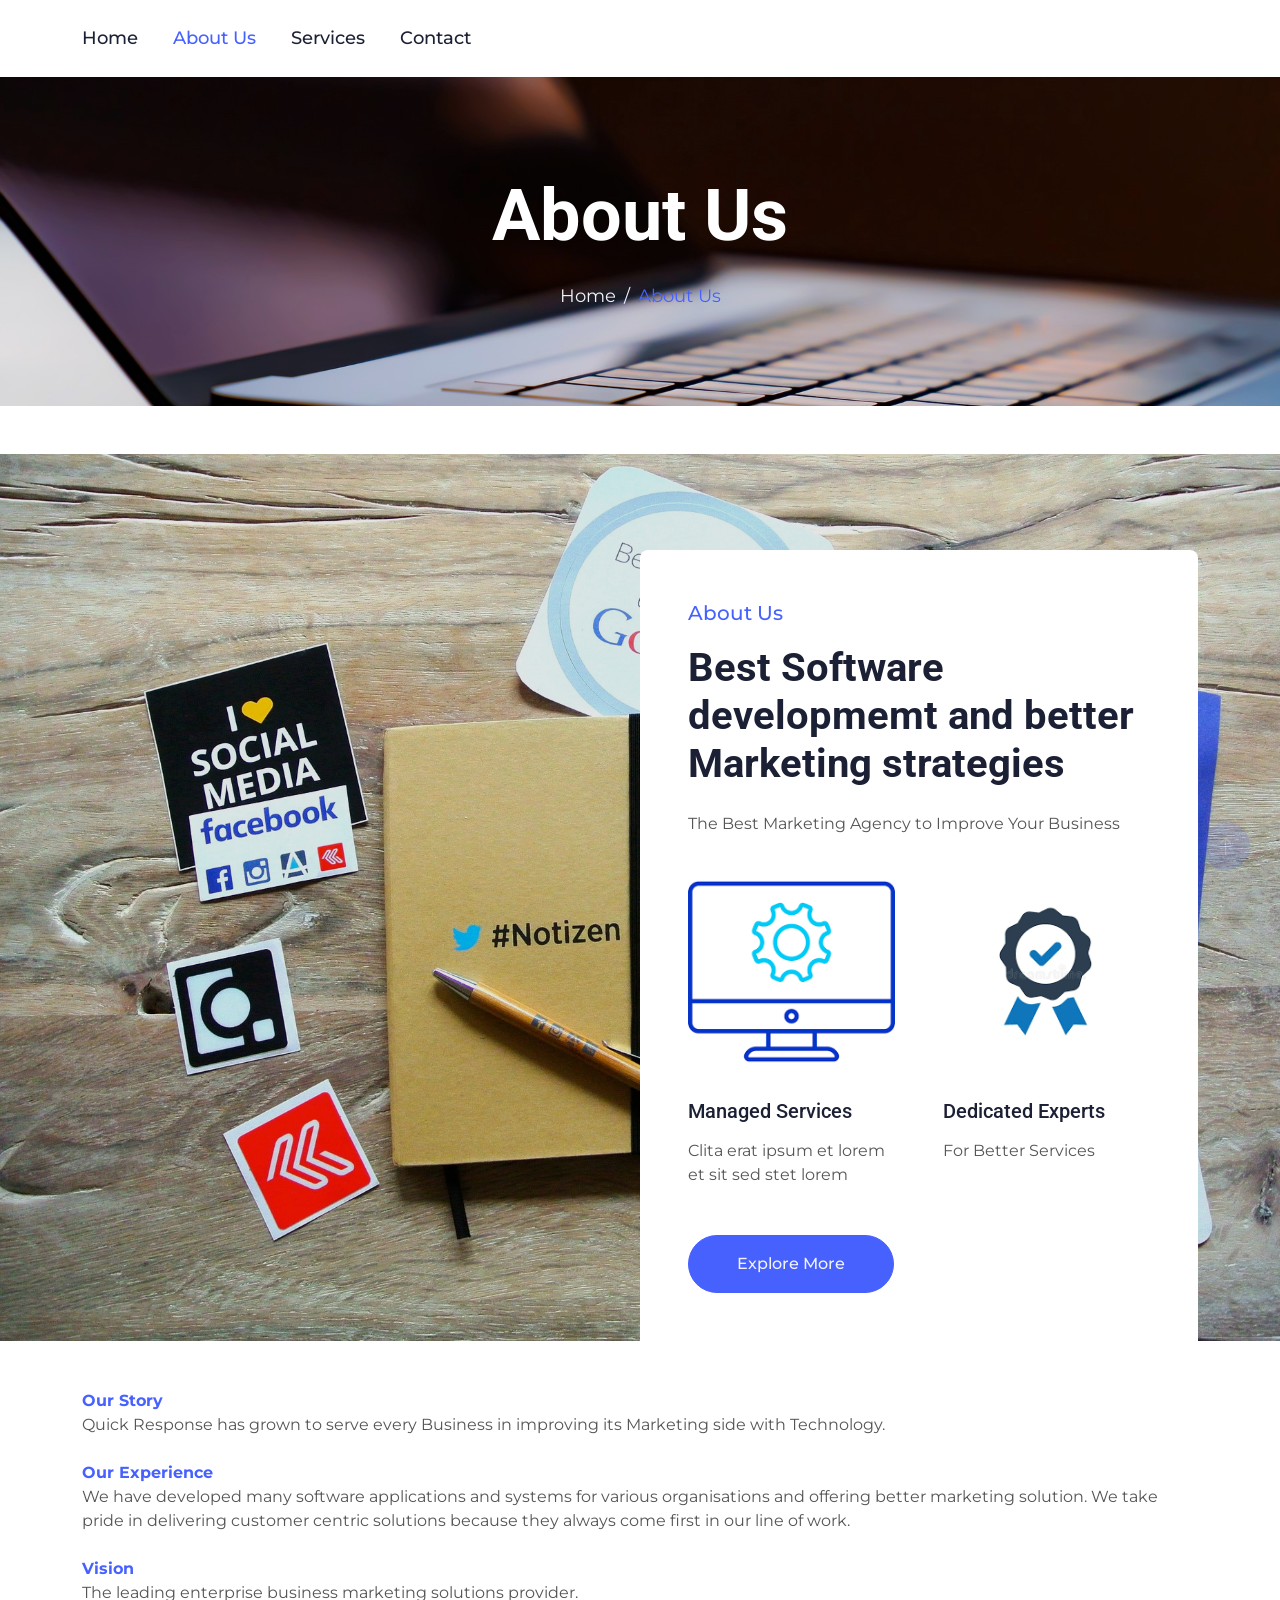
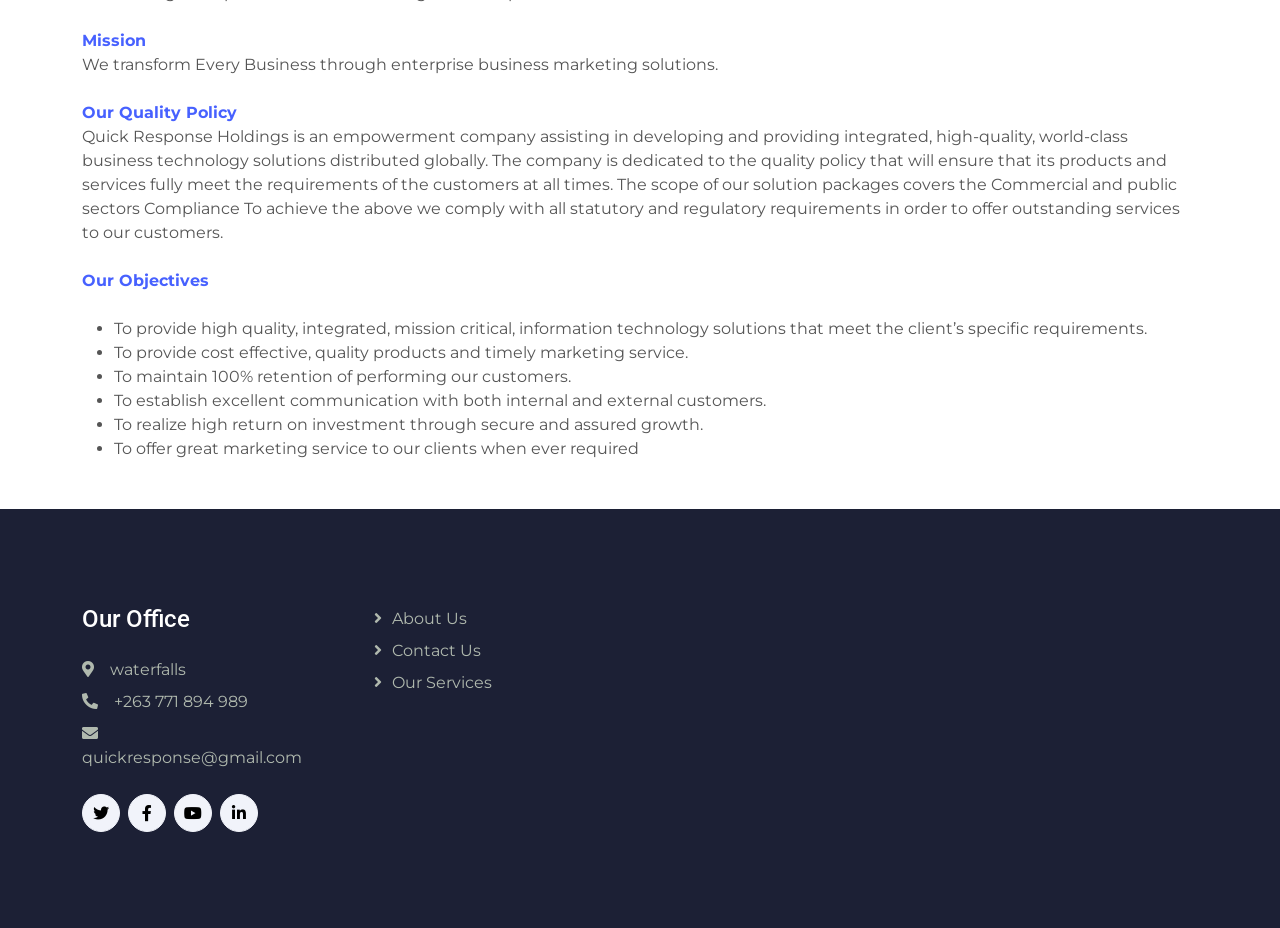
==== about.html @ 65c720d9 "first commit" ====
<!DOCTYPE html>
<html lang="en">

<head>
    <meta charset="utf-8">
    <title>Quick Response</title>
    <meta content="width=device-width, initial-scale=1.0" name="viewport">
    <meta content="" name="keywords">
    <meta content="" name="description">

    <!-- Favicon -->
    <link href="img/favicon.ico" rel="icon">

    <!-- Google Web Fonts -->
    <link rel="preconnect" href="https://fonts.googleapis.com">
    <link rel="preconnect" href="https://fonts.gstatic.com" crossorigin>
    <link
        href="https://fonts.googleapis.com/css2?family=Montserrat:wght@400;500&family=Roboto:wght@500;700&display=swap"
        rel="stylesheet">

    <!-- Icon Font Stylesheet -->
    <link href="https://cdnjs.cloudflare.com/ajax/libs/font-awesome/5.10.0/css/all.min.css" rel="stylesheet">
    <link href="https://cdn.jsdelivr.net/npm/bootstrap-icons@1.4.1/font/bootstrap-icons.css" rel="stylesheet">

    <!-- Libraries Stylesheet -->
    <link href="lib/animate/animate.min.css" rel="stylesheet">
    <link href="lib/owlcarousel/assets/owl.carousel.min.css" rel="stylesheet">
    <link href="lib/lightbox/css/lightbox.min.css" rel="stylesheet">

    <!-- Customized Bootstrap Stylesheet -->
    <link href="css/bootstrap.min.css" rel="stylesheet">

    <!-- Template Stylesheet -->
    <link href="css/style.css" rel="stylesheet">
</head>

<body>
    <!-- Spinner Start -->
    <div id="spinner"
        class="show bg-white position-fixed translate-middle w-100 vh-100 top-50 start-50 d-flex align-items-center justify-content-center">
        <div class="spinner-border text-primary" role="status" style="width: 3rem; height: 3rem;"></div>
    </div>
    <!-- Spinner End -->




    <!-- Navbar Start -->
    <div class="container-fluid bg-white sticky-top">
        <div class="container">
            <nav class="navbar navbar-expand-lg bg-white navbar-light p-lg-0">
                <a href="index.html" class="navbar-brand d-lg-none">
                    <h1 class="fw-bold m-0">Quick Response</h1>
                </a>
                <button type="button" class="navbar-toggler me-0" data-bs-toggle="collapse"
                    data-bs-target="#navbarCollapse">
                    <span class="navbar-toggler-icon"></span>
                </button>
                <div class="collapse navbar-collapse" id="navbarCollapse">
                    <div class="navbar-nav">
                        <a href="index.html" class="nav-item nav-link">Home</a>
                        <a href="about.html" class="nav-item nav-link active">About Us</a>
                        <a href="service.html" class="nav-item nav-link">Services</a>
                        <a href="contact.html" class="nav-item nav-link">Contact</a>
                        </div>
                    </div>
                    
                </div>
            </nav>
        </div>
    </div>
    <!-- Navbar End -->


    <!-- Page Header Start -->
    <div class="container-fluid page-header py-5 mb-5 wow fadeIn" data-wow-delay="0.1s">
        <div class="container text-center py-5">
            <h1 class="display-2 text-white mb-4 animated slideInDown">About Us</h1>
            <nav aria-label="breadcrumb animated slideInDown">
                <ol class="breadcrumb justify-content-center mb-0">
                    <li class="breadcrumb-item"><a href="#">Home</a></li>
                    <li class="breadcrumb-item text-primary" aria-current="page">About Us</li>
                </ol>
            </nav>
        </div>
    </div>
    <!-- Page Header End -->



       <!-- About Start -->
       <div class="container-xxl about my-5">
        <div class="container">
            <div class="row g-0">
                <div class="col-lg-6">
                    <div class="h-100 d-flex align-items-center justify-content-center" style="min-height: 300px;">
                     
                        
                    </div>
                </div>
                <div class="col-lg-6 pt-lg-5 wow fadeIn" data-wow-delay="0.5s">
                    <div class="bg-white rounded-top p-5 mt-lg-5">
                        <p class="fs-5 fw-medium text-primary">About Us</p>
                        <h3 class="display-6 mb-4">Best Software developmemt and better Marketing strategies</h3>
                        <p class="mb-4">The Best Marketing Agency to Improve Your Business</p>
                        <div class="row g-5 pt-2 mb-5">
                            <div class="col-sm-6">
                                <img class="img-fluid mb-4" src="img/icon/icon-5.png" alt="">
                                <h5 class="mb-3">Managed Services</h5>
                                <span>Clita erat ipsum et lorem et sit sed stet lorem</span>
                            </div>
                            <div class="col-sm-6">
                                <img class="img-fluid mb-4" src="img/icon/icon-2.png" alt="">
                                <h5 class="mb-3">Dedicated Experts</h5>
                                <span>For Better Services</span>
                            </div>
                        </div>
                        <a class="btn btn-primary rounded-pill py-3 px-5" href="">Explore More</a>
                    </div>
                </div>
            </div>
        </div>
    </div>
    <!-- About End -->


<div class="container">
    <p class="mb-4 " ><strong class="text-primary">Our Story</strong><br>
        Quick Response has grown to serve every Business in improving its Marketing side with Technology.
    </p>

    <p class="mb-4"><strong class="text-primary"> Our Experience</strong><br>
       
        We have developed many software applications and systems for various organisations and offering better marketing  solution. We take pride in delivering customer centric solutions because they
         always come first in our line of work.
    </p>

    <p class="mb-4"><strong class="text-primary">Vision</strong><br>
        The leading enterprise business marketing solutions provider.
    </p>

    <p class="mb-4"><strong class="text-primary">Mission</strong><br>
        We transform Every Business through enterprise business marketing solutions.
    </p>
    <p class="mb-4"><strong class="text-primary">Our Quality Policy</strong><br>

        Quick Response Holdings is an empowerment company assisting in developing and providing integrated, high-quality, world-class business technology solutions distributed globally. The company is dedicated to the quality policy that will ensure that its products and services fully meet the requirements of the customers at all times. The scope of our solution packages covers the Commercial and public sectors Compliance

To achieve the above we comply with all statutory and regulatory requirements in order to offer outstanding services to our customers.
    </p>

    <p class="mb-4"><strong class="text-primary">Our Objectives</strong><br>
        <div>
            <ul>
              <li>To provide high quality, integrated, mission critical, information technology solutions that meet the client’s specific requirements.</li>
              <li>To provide cost effective, quality products and timely marketing service.</li>
              <li>To maintain 100% retention of performing our customers.</li>  
              <li>To establish excellent communication with both internal and external customers.</li>
              <li>To realize high return on investment through secure and assured growth.</li>
              <li>To offer great marketing service to our clients when ever required </li>

            </ul>
          </div>
    </p>
   </div>

</div>

    

      <!-- Footer Start -->
      <div class="container-fluid bg-dark footer mt-5 py-5 wow fadeIn" data-wow-delay="0.1s">
        <div class="container py-5">
            <div class="row g-5">
                <div class="col-lg-3 col-md-6">
                    <h4 class="text-white mb-4">Our Office</h4>
                    <p class="mb-2"><i class="fa fa-map-marker-alt me-3"></i>waterfalls</p>
                    <p class="mb-2"><i class="fa fa-phone-alt me-3"></i>+263 771 894 989</p>
                    <p class="mb-2"><i class="fa fa-envelope me-3"></i>quickresponse@gmail.com</p>
                    <div class="d-flex pt-3">
                        <a class="btn btn-square btn-light rounded-circle me-2" href=""><i
                                class="fab fa-twitter"></i></a>
                        <a class="btn btn-square btn-light rounded-circle me-2" href=""><i
                                class="fab fa-facebook-f"></i></a>
                        <a class="btn btn-square btn-light rounded-circle me-2" href=""><i
                                class="fab fa-youtube"></i></a>
                        <a class="btn btn-square btn-light rounded-circle me-2" href=""><i
                                class="fab fa-linkedin-in"></i></a>
                    </div>
                </div>
                <div class="col-lg-3 col-md-6">
                    <a class="btn btn-link" href="about.html">About Us</a>
                    <a class="btn btn-link" href="contact.html">Contact Us</a>
                    <a class="btn btn-link" href="service.html">Our Services</a>
                
                </div>
              
               
            </div>
        </div>
    </div>
    <!-- Footer End -->
    <!-- Back to Top -->
    <a href="#" class="btn btn-lg btn-primary btn-lg-square rounded-circle back-to-top"><i
            class="bi bi-arrow-up"></i></a>


    <!-- JavaScript Libraries -->
    <script src="https://ajax.googleapis.com/ajax/libs/jquery/3.6.1/jquery.min.js"></script>
    <script src="https://cdn.jsdelivr.net/npm/bootstrap@5.0.0/dist/js/bootstrap.bundle.min.js"></script>
    <script src="lib/wow/wow.min.js"></script>
    <script src="lib/easing/easing.min.js"></script>
    <script src="lib/waypoints/waypoints.min.js"></script>
    <script src="lib/owlcarousel/owl.carousel.min.js"></script>
    <script src="lib/lightbox/js/lightbox.min.js"></script>

    <!-- Template Javascript -->
    <script src="js/main.js"></script>
</body>

</html>
---- css/style.css ----
:root {
    --primary: #4761FF;
    --secondary: #555555;
    --light: #F1F3FA;
    --dark: #1C2035;
}

.back-to-top {
    position: fixed;
    display: none;
    right: 30px;
    bottom: 30px;
    z-index: 99;
}

.fw-medium {
    font-weight: 500;
}


/*** Spinner ***/
#spinner {
    opacity: 0;
    visibility: hidden;
    transition: opacity .5s ease-out, visibility 0s linear .5s;
    z-index: 99999;
}

#spinner.show {
    transition: opacity .5s ease-out, visibility 0s linear 0s;
    visibility: visible;
    opacity: 1;
}


/*** Button ***/
.btn {
    transition: .5s;
    font-weight: 500;
}

.btn-primary,
.btn-outline-primary:hover {
    color: var(--light);
}

.btn-secondary,
.btn-outline-secondary:hover {
    color: var(--dark);
}

.btn-square {
    width: 38px;
    height: 38px;
}

.btn-sm-square {
    width: 32px;
    height: 32px;
}

.btn-lg-square {
    width: 48px;
    height: 48px;
}

.btn-square,
.btn-sm-square,
.btn-lg-square {
    padding: 0;
    display: flex;
    align-items: center;
    justify-content: center;
    font-weight: normal;
}


/*** Navbar ***/
.sticky-top {
    top: -100px;
    transition: .5s;
}

.navbar .navbar-nav .nav-link {
    margin-right: 35px;
    padding: 25px 0;
    color: var(--dark);
    font-size: 18px;
    font-weight: 500;
    outline: none;
}

.navbar .navbar-nav .nav-link:hover,
.navbar .navbar-nav .nav-link.active {
    color: var(--primary);
}

.navbar .dropdown-toggle::after {
    border: none;
    content: "\f107";
    font-family: "Font Awesome 5 Free";
    font-weight: 900;
    vertical-align: middle;
    margin-left: 8px;
}

@media (max-width: 991.98px) {
    .navbar .navbar-nav .nav-link  {
        margin-right: 0;
        padding: 10px 0;
    }

    .navbar .navbar-nav {
        margin-top: 15px;
        border-top: 1px solid #EEEEEE;
    }
}

@media (min-width: 992px) {
    .navbar .nav-item .dropdown-menu {
        display: block;
        border: none;
        margin-top: 0;
        top: 150%;
        opacity: 0;
        visibility: hidden;
        transition: .5s;
    }

    .navbar .nav-item:hover .dropdown-menu {
        top: 100%;
        visibility: visible;
        transition: .5s;
        opacity: 1;
    }
}


/*** Header ***/
.carousel-caption {
    top: 0;
    left: 0;
    right: 0;
    bottom: 0;
    display: flex;
    align-items: center;
    background: rgba(0, 0, 0, .1);
    z-index: 1;
}

.carousel-control-prev,
.carousel-control-next {
    width: 15%;
}

.carousel-control-prev-icon,
.carousel-control-next-icon {
    width: 3.5rem;
    height: 3.5rem;
    border-radius: 3.5rem;
    background-color: var(--primary);
    border: 15px solid var(--primary);
}

@media (max-width: 768px) {
    #header-carousel .carousel-item {
        position: relative;
        min-height: 450px;
    }
    
    #header-carousel .carousel-item img {
        position: absolute;
        width: 100%;
        height: 100%;
        object-fit: cover;
    }
}

.page-header {
    background: linear-gradient(rgba(0, 0, 0, .1), rgba(0, 0, 0, .1)), url(../img/carousel-1.jpg) center center no-repeat;
    background-size: cover;
}

.page-header .breadcrumb-item+.breadcrumb-item::before {
    color: var(--light);
}

.page-header .breadcrumb-item,
.page-header .breadcrumb-item a {
    font-size: 18px;
    color: var(--light);
}


/*** Features ***/
.feature-row {
    box-shadow: 0 0 45px rgba(0, 0, 0, .08);
}

.feature-item {
    border-color: rgba(0, 0, 0, .03) !important;
}


/*** About ***/
.about {
    background: linear-gradient(rgba(0, 0, 0, .1), rgba(0, 0, 0, .1)), url(../img/about.jpg) left center no-repeat;
    background-size: cover;
}

.btn-play {
    position: relative;
    display: block;
    box-sizing: content-box;
    width: 36px;
    height: 46px;
    border-radius: 100%;
    border: none;
    outline: none !important;
    padding: 18px 20px 20px 28px;
    background: var(--primary);
}

.btn-play:before {
    content: "";
    position: absolute;
    z-index: 0;
    left: 50%;
    top: 50%;
    transform: translateX(-50%) translateY(-50%);
    display: block;
    width: 90px;
    height: 90px;
    background: var(--primary);
    border-radius: 100%;
    animation: pulse-border 1500ms ease-out infinite;
}

.btn-play:after {
    content: "";
    position: absolute;
    z-index: 1;
    left: 50%;
    top: 50%;
    transform: translateX(-50%) translateY(-50%);
    display: block;
    width: 90px;
    height: 90px;
    background: var(--primary);
    border-radius: 100%;
    transition: all 200ms;
}

.btn-play span {
    display: block;
    position: relative;
    z-index: 3;
    width: 0;
    height: 0;
    left: 3px;
    border-left: 30px solid #FFFFFF;
    border-top: 18px solid transparent;
    border-bottom: 18px solid transparent;
}

@keyframes pulse-border {
    0% {
        transform: translateX(-50%) translateY(-50%) translateZ(0) scale(1);
        opacity: 1;
    }

    100% {
        transform: translateX(-50%) translateY(-50%) translateZ(0) scale(2);
        opacity: 0;
    }
}






/*** Service ***/
.service-item .service-text {
    position: relative;
    width: 100%;
    top: 0;
    left: 0;
    text-align: center;
    background: #FFFFFF;
    box-shadow: 0 0 45px rgba(0, 0, 0, .06);
    transition: .5s;
    z-index: 2;
}

.service-item:hover .service-text {
    top: -1.5rem;
}

.service-item .service-text h5 {
    transition: .5s;
}

.service-item:hover .service-text h5 {
    color: var(--primary);
}

.service-item .service-btn {
    position: absolute;
    width: 80%;
    height: 3rem;
    left: 10%;
    bottom: 0;
    display: flex;
    align-items: center;
    justify-content: center;
    background: #FFFFFF;
    box-shadow: 0 0 45px rgba(0, 0, 0, .07);
    transition: .5s;
    z-index: 1;
}

.service-item:hover .service-btn {
    bottom: -1.5rem;
}


/*** Project ***/
.project-item {
    position: relative;
    border-radius: 8px;
    overflow: hidden;
    box-shadow: 0 0 45px rgba(0, 0, 0, .07);
}

.project-item .project-overlay {
    position: absolute;
    width: 100%;
    height: 100%;
    top: 0;
    left: 0;
    display: flex;
    align-items: center;
    justify-content: center;
    background: rgba(0, 0, 0, .5);
    opacity: 0;
    padding-top: 60px;
    transition: .5s;
}

.project-item:hover .project-overlay {
    opacity: 1;
    padding-top: 0;
}

.project-carousel .owl-nav {
    position: absolute;
    top: -100px;
    right: 0;
    display: flex;
}

.project-carousel .owl-nav .owl-prev,
.project-carousel .owl-nav .owl-next {
    margin-left: 15px;
    width: 55px;
    height: 55px;
    display: flex;
    align-items: center;
    justify-content: center;
    color: var(--secondary);
    border-radius: 55px;
    box-shadow: 0 0 45px rgba(0, 0, 0, .15);
    font-size: 25px;
    transition: .5s;
}

.project-carousel .owl-nav .owl-prev:hover,
.project-carousel .owl-nav .owl-next:hover {
    background: var(--primary);
    color: #FFFFFF;
}

@media (max-width: 768px) {
    .project-carousel .owl-nav {
        top: -70px;
        right: auto;
        left: 50%;
        transform: translateX(-50%);
    }

    .project-carousel .owl-nav .owl-prev,
    .project-carousel .owl-nav .owl-next {
        margin: 0 7px;
        width: 45px;
        height: 45px;
        font-size: 20px;
    }
}


/*** Testimonial ***/
.testimonial-item {
    box-shadow: 0 0 45px rgba(0, 0, 0, .07);
    transition: .5s;
}

.owl-item .testimonial-item,
.testimonial-item * {
    transition: .5s;
}

.owl-item.center .testimonial-item,
.testimonial-item:hover {
    background: var(--primary);
}

.owl-item.center .testimonial-item *,
.testimonial-item:hover * {
    color: #FFFFFF !important;
}

.testimonial-item img {
    width: 100px !important;
    height: 100px !important;
    border-radius: 100px;
}

.testimonial-carousel .owl-nav {
    position: absolute;
    top: -100px;
    right: 0;
    display: flex;
}

.testimonial-carousel .owl-nav .owl-prev,
.testimonial-carousel .owl-nav .owl-next {
    margin-left: 15px;
    width: 55px;
    height: 55px;
    display: flex;
    align-items: center;
    justify-content: center;
    color: var(--secondary);
    border-radius: 55px;
    box-shadow: 0 0 45px rgba(0, 0, 0, .15);
    font-size: 25px;
    transition: .5s;
}

.testimonial-carousel .owl-nav .owl-prev:hover,
.testimonial-carousel .owl-nav .owl-next:hover {
    background: var(--primary);
    color: #FFFFFF;
}

@media (max-width: 768px) {
    .testimonial-carousel .owl-nav {
        top: -70px;
        right: auto;
        left: 50%;
        transform: translateX(-50%);
    }

    .testimonial-carousel .owl-nav .owl-prev,
    .testimonial-carousel .owl-nav .owl-next {
        margin: 0 7px;
        width: 45px;
        height: 45px;
        font-size: 20px;
    }
}


/*** Footer ***/
.footer {
    color: #B0B9AE;
}

.footer .btn.btn-link {
    display: block;
    margin-bottom: 5px;
    padding: 0;
    text-align: left;
    color: #B0B9AE;
    font-weight: normal;
    text-transform: capitalize;
    transition: .3s;
}

.footer .btn.btn-link::before {
    position: relative;
    content: "\f105";
    font-family: "Font Awesome 5 Free";
    font-weight: 900;
    margin-right: 10px;
}

.footer .btn.btn-link:hover {
    color: var(--light);
    letter-spacing: 1px;
    box-shadow: none;
}

.copyright {
    color: #B0B9AE;
}

.copyright {
    background: #111111;
}

.copyright a:hover {
    color: var(--primary) !important;
}
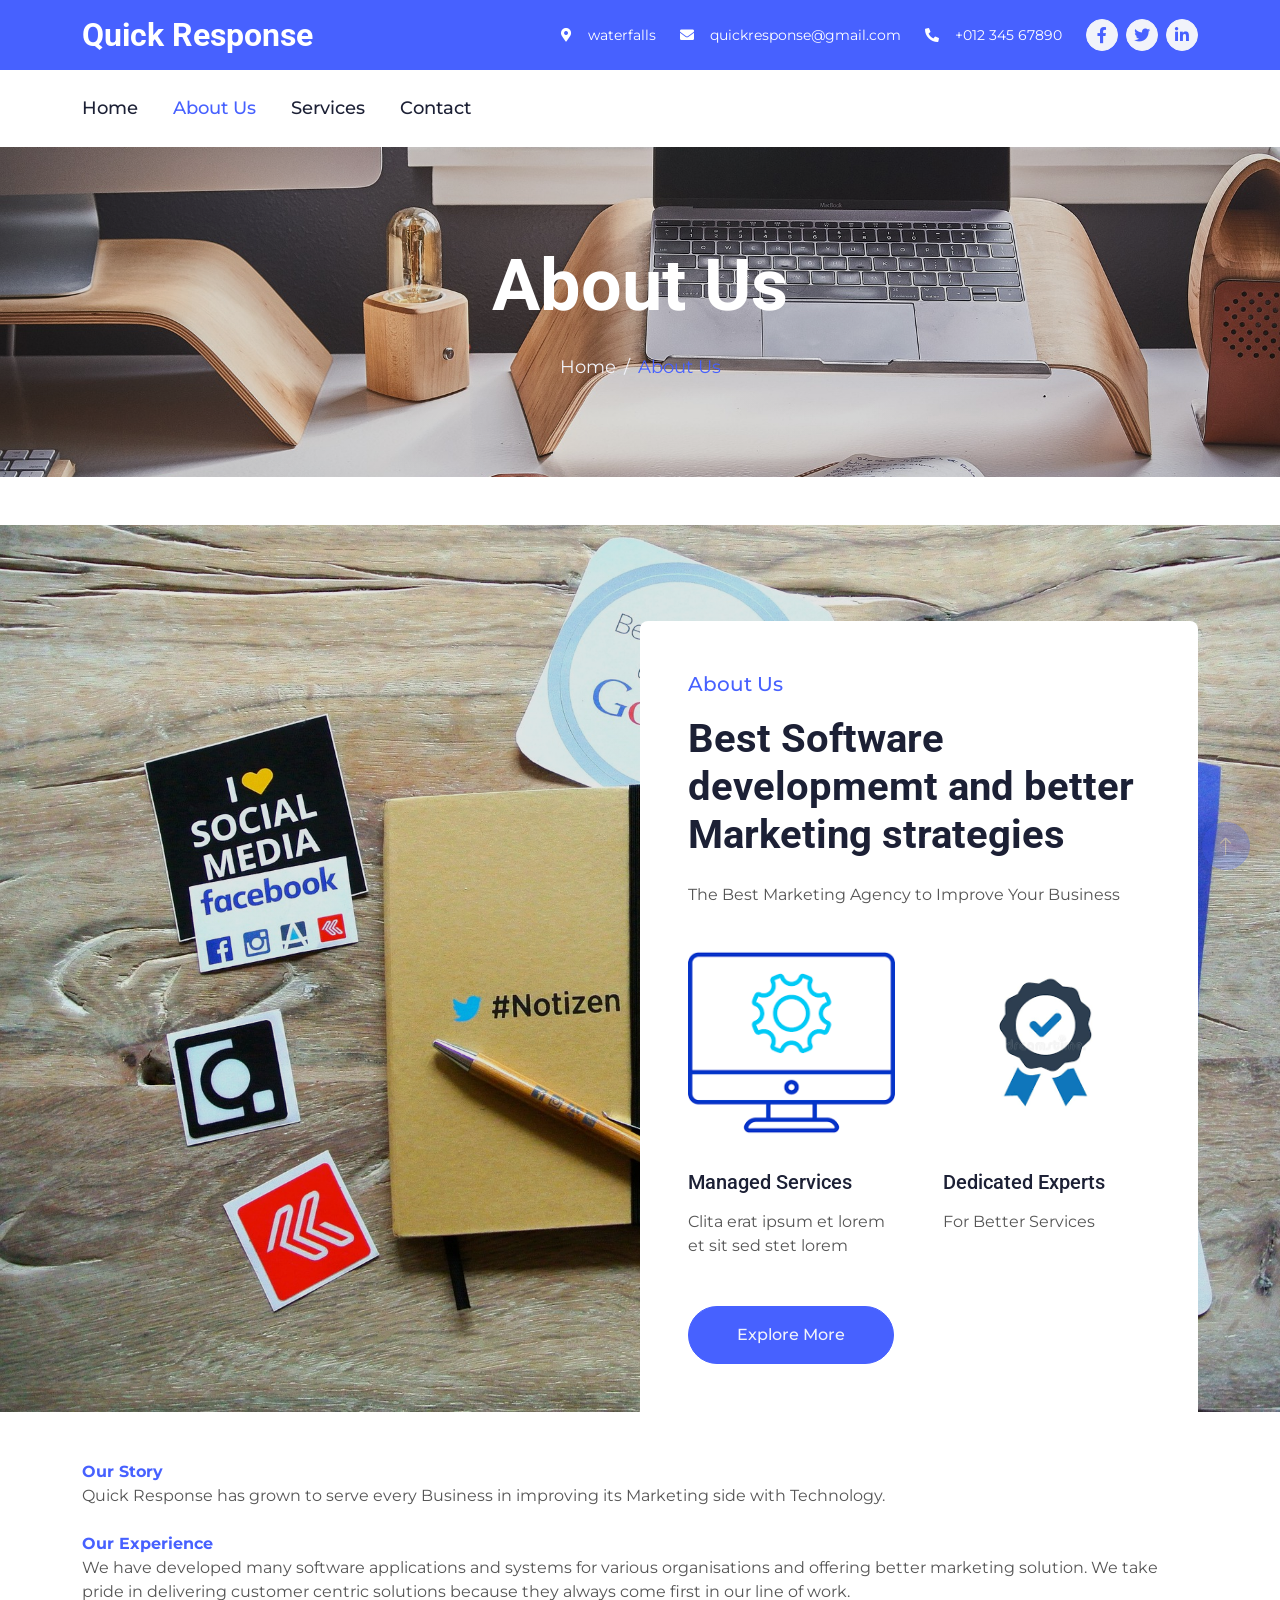
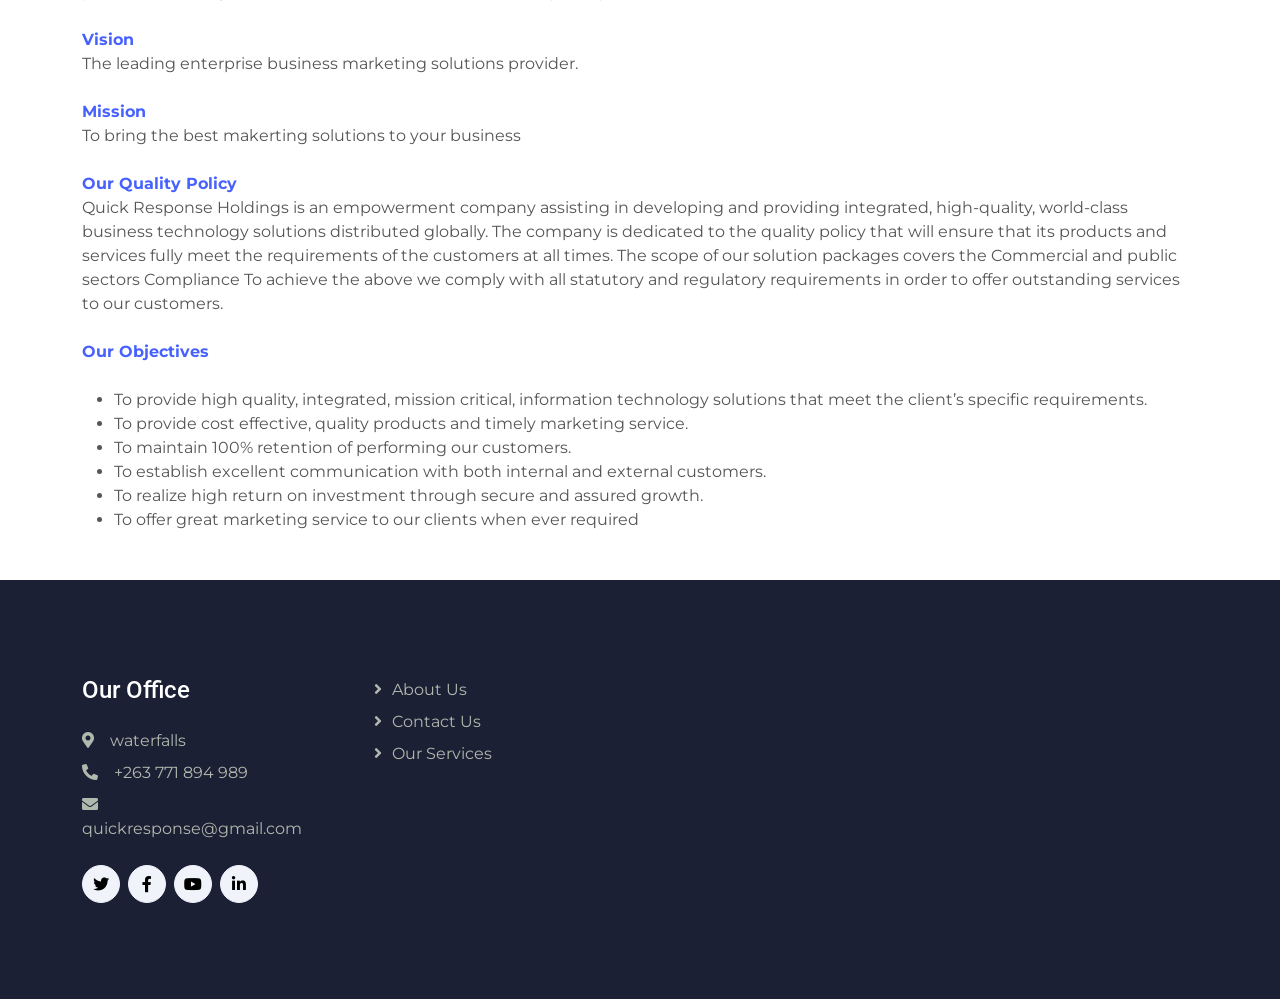
==== commit f8ead861: "Top bar inserted" ====
--- a/about.html
+++ b/about.html
@@ -43,7 +43,32 @@
     <!-- Spinner End -->
 
 
-
+    <!-- Topbar Start -->
+    <div class="container-fluid bg-primary text-white d-none d-lg-flex">
+        <div class="container py-3">
+            <div class="d-flex align-items-center">
+                <a href="index.html">
+                    <h2 class="text-white fw-bold m-0">Quick Response</h2>
+                </a>
+                <div class="ms-auto d-flex align-items-center">
+                    <small class="ms-4"><i class="fa fa-map-marker-alt me-3"></i>waterfalls</small>
+                    <small class="ms-4"><i class="fa fa-envelope me-3"></i>quickresponse@gmail.com</small>
+                    <small class="ms-4"><i class="fa fa-phone-alt me-3"></i>+012 345 67890</small>
+                    <div class="ms-3 d-flex">
+                        <a class="btn btn-sm-square btn-light text-primary rounded-circle ms-2" href=""><i
+                                class="fab fa-facebook-f"></i></a>
+                        <a class="btn btn-sm-square btn-light text-primary rounded-circle ms-2" href=""><i
+                                class="fab fa-twitter"></i></a>
+                        <a class="btn btn-sm-square btn-light text-primary rounded-circle ms-2" href=""><i
+                                class="fab fa-linkedin-in"></i></a>
+                                <!-- <a class="btn btn-sm-square btn-light text-primary rounded-circle ms-2" href=""><img class="header-btn" src="img/icon/logo.jpg" width="100" height="50" /></a> -->
+                              
+                    </div>
+                </div>
+            </div>
+        </div>
+    </div>
+    <!-- Topbar End -->
 
     <!-- Navbar Start -->
     <div class="container-fluid bg-white sticky-top">
@@ -139,8 +164,8 @@
         The leading enterprise business marketing solutions provider.
     </p>
 
-    <p class="mb-4"><strong class="text-primary">Mission</strong><br>
-        We transform Every Business through enterprise business marketing solutions.
+    <p class="mb-4"><strong class="text-primary">Mission</strong><br>  
+To bring the best makerting solutions to your business
     </p>
     <p class="mb-4"><strong class="text-primary">Our Quality Policy</strong><br>
 
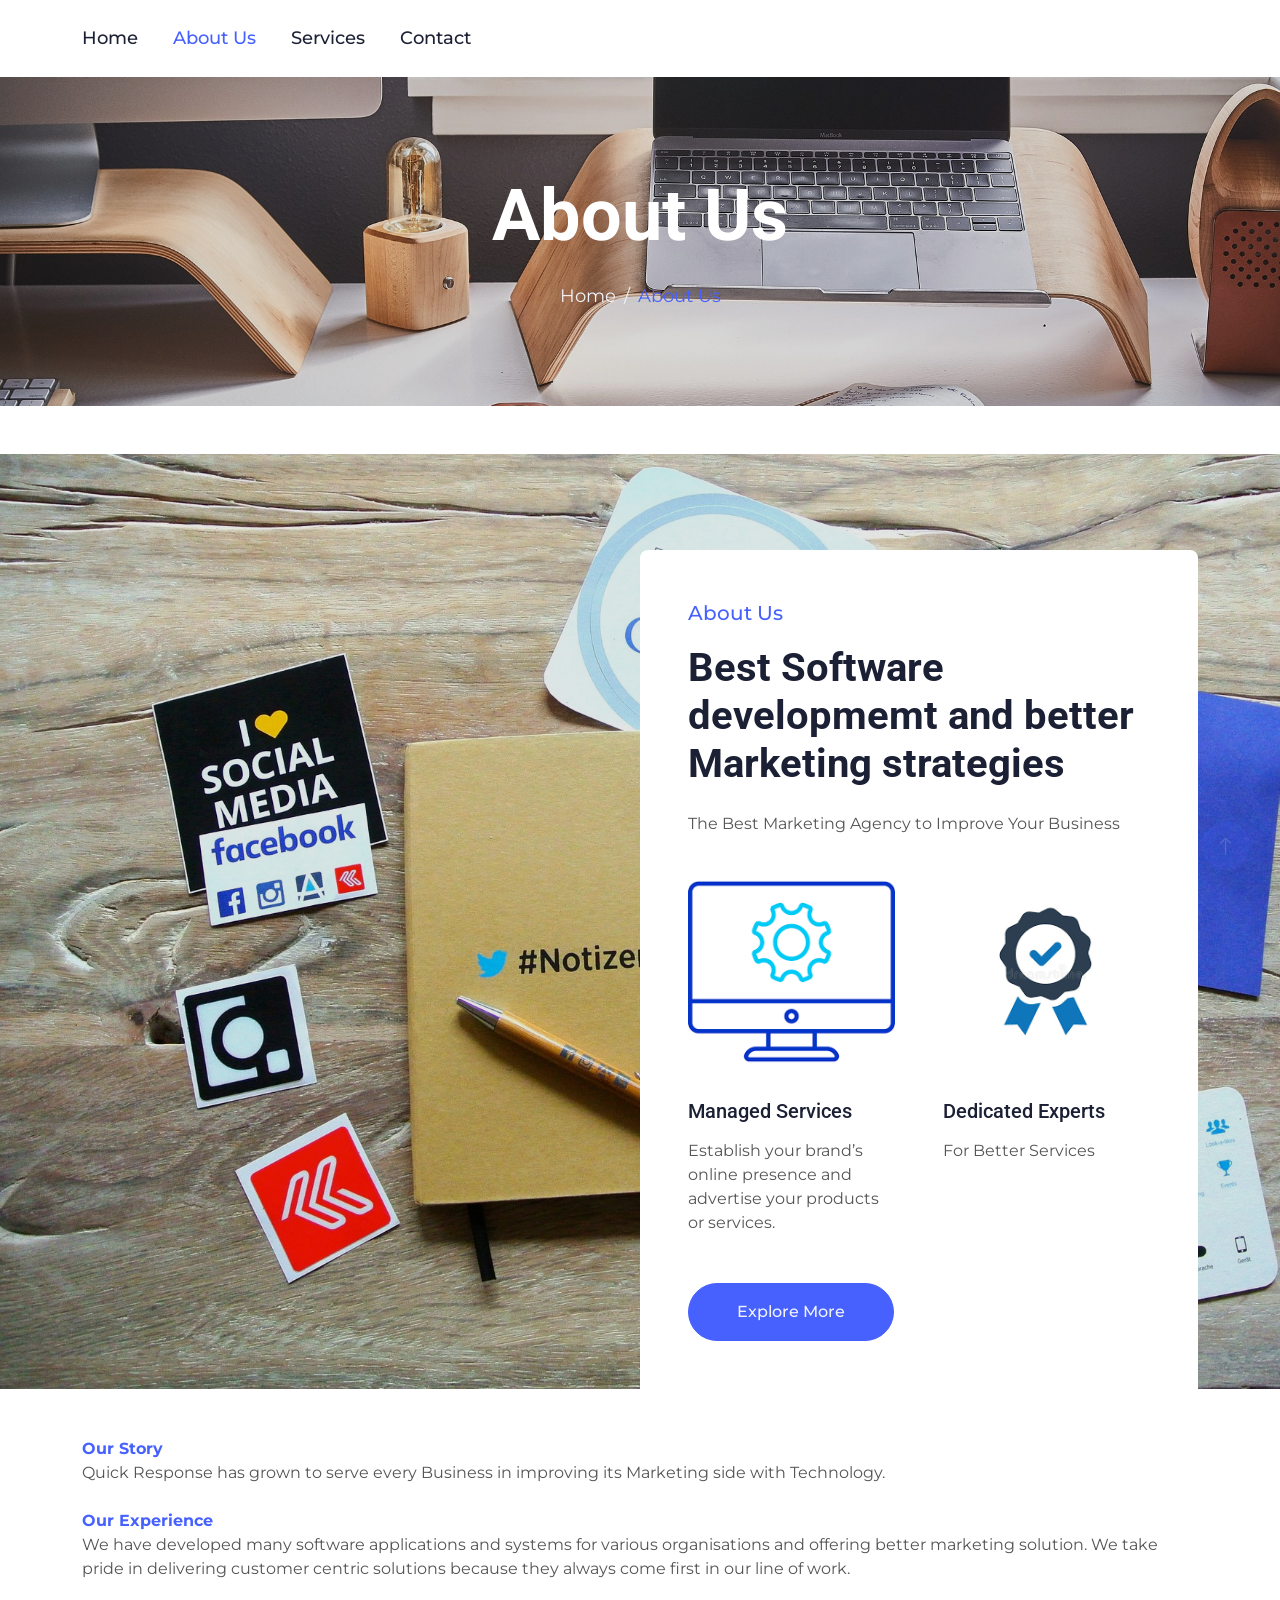
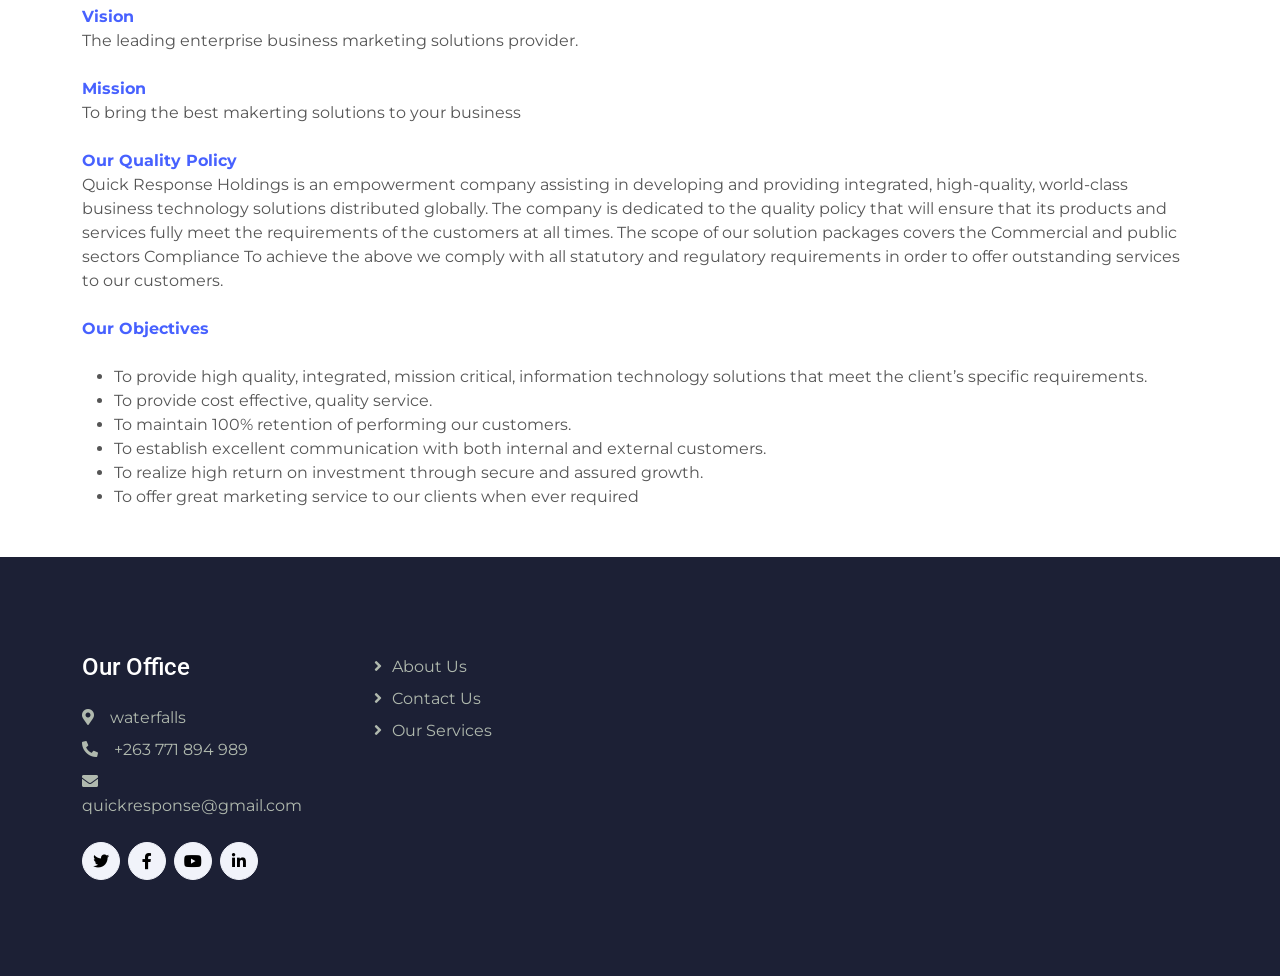
==== commit 9c173d2c: "topbar removed" ====
--- a/about.html
+++ b/about.html
@@ -43,32 +43,7 @@
     <!-- Spinner End -->
 
 
-    <!-- Topbar Start -->
-    <div class="container-fluid bg-primary text-white d-none d-lg-flex">
-        <div class="container py-3">
-            <div class="d-flex align-items-center">
-                <a href="index.html">
-                    <h2 class="text-white fw-bold m-0">Quick Response</h2>
-                </a>
-                <div class="ms-auto d-flex align-items-center">
-                    <small class="ms-4"><i class="fa fa-map-marker-alt me-3"></i>waterfalls</small>
-                    <small class="ms-4"><i class="fa fa-envelope me-3"></i>quickresponse@gmail.com</small>
-                    <small class="ms-4"><i class="fa fa-phone-alt me-3"></i>+012 345 67890</small>
-                    <div class="ms-3 d-flex">
-                        <a class="btn btn-sm-square btn-light text-primary rounded-circle ms-2" href=""><i
-                                class="fab fa-facebook-f"></i></a>
-                        <a class="btn btn-sm-square btn-light text-primary rounded-circle ms-2" href=""><i
-                                class="fab fa-twitter"></i></a>
-                        <a class="btn btn-sm-square btn-light text-primary rounded-circle ms-2" href=""><i
-                                class="fab fa-linkedin-in"></i></a>
-                                <!-- <a class="btn btn-sm-square btn-light text-primary rounded-circle ms-2" href=""><img class="header-btn" src="img/icon/logo.jpg" width="100" height="50" /></a> -->
-                              
-                    </div>
-                </div>
-            </div>
-        </div>
-    </div>
-    <!-- Topbar End -->
+
 
     <!-- Navbar Start -->
     <div class="container-fluid bg-white sticky-top">
@@ -132,7 +107,7 @@
                             <div class="col-sm-6">
                                 <img class="img-fluid mb-4" src="img/icon/icon-5.png" alt="">
                                 <h5 class="mb-3">Managed Services</h5>
-                                <span>Clita erat ipsum et lorem et sit sed stet lorem</span>
+                                <span>Establish your brand’s online presence and advertise your products or services.</span>
                             </div>
                             <div class="col-sm-6">
                                 <img class="img-fluid mb-4" src="img/icon/icon-2.png" alt="">
@@ -154,8 +129,7 @@
         Quick Response has grown to serve every Business in improving its Marketing side with Technology.
     </p>
 
-    <p class="mb-4"><strong class="text-primary"> Our Experience</strong><br>
-       
+    <p class="mb-4"><strong class="text-primary"> Our Experience</strong><br> 
         We have developed many software applications and systems for various organisations and offering better marketing  solution. We take pride in delivering customer centric solutions because they
          always come first in our line of work.
     </p>
@@ -168,17 +142,15 @@
 To bring the best makerting solutions to your business
     </p>
     <p class="mb-4"><strong class="text-primary">Our Quality Policy</strong><br>
-
         Quick Response Holdings is an empowerment company assisting in developing and providing integrated, high-quality, world-class business technology solutions distributed globally. The company is dedicated to the quality policy that will ensure that its products and services fully meet the requirements of the customers at all times. The scope of our solution packages covers the Commercial and public sectors Compliance
-
-To achieve the above we comply with all statutory and regulatory requirements in order to offer outstanding services to our customers.
+        To achieve the above we comply with all statutory and regulatory requirements in order to offer outstanding services to our customers.
     </p>
 
     <p class="mb-4"><strong class="text-primary">Our Objectives</strong><br>
         <div>
             <ul>
               <li>To provide high quality, integrated, mission critical, information technology solutions that meet the client’s specific requirements.</li>
-              <li>To provide cost effective, quality products and timely marketing service.</li>
+              <li>To provide cost effective, quality service.</li>
               <li>To maintain 100% retention of performing our customers.</li>  
               <li>To establish excellent communication with both internal and external customers.</li>
               <li>To realize high return on investment through secure and assured growth.</li>
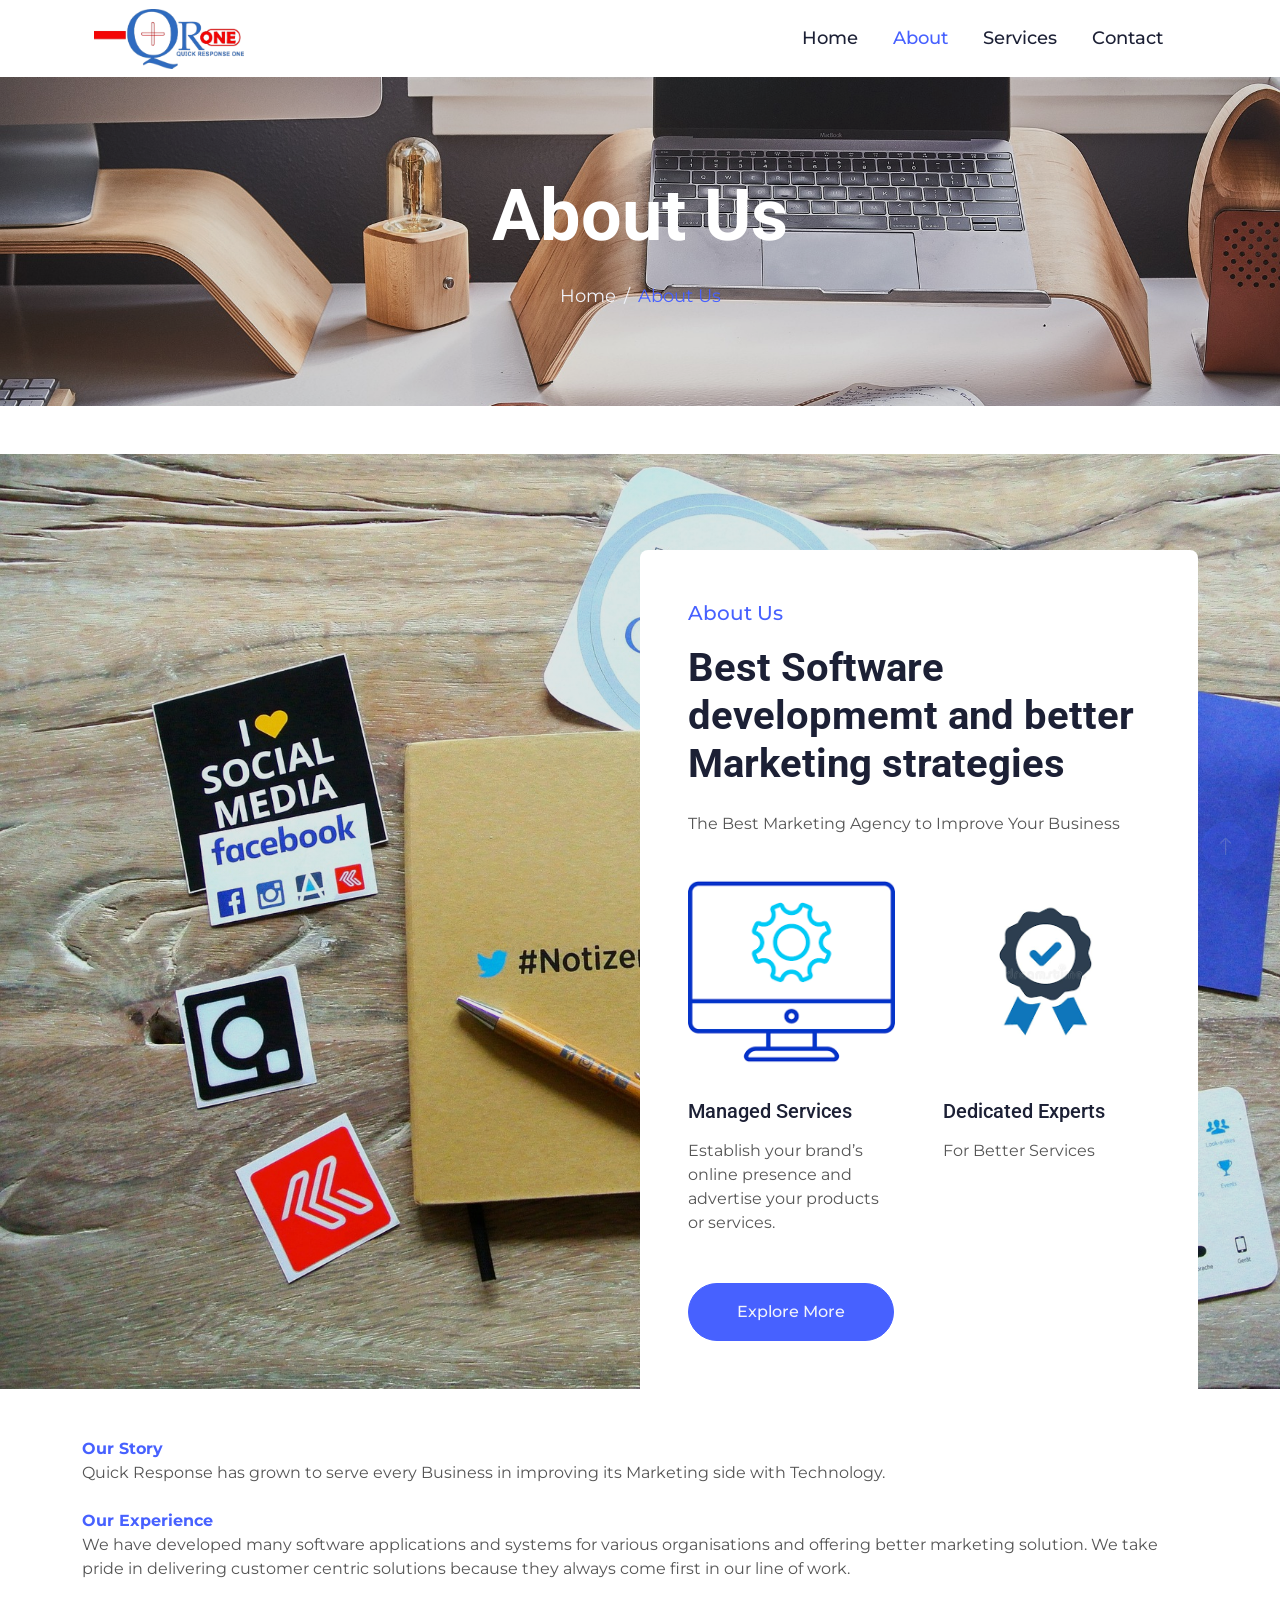
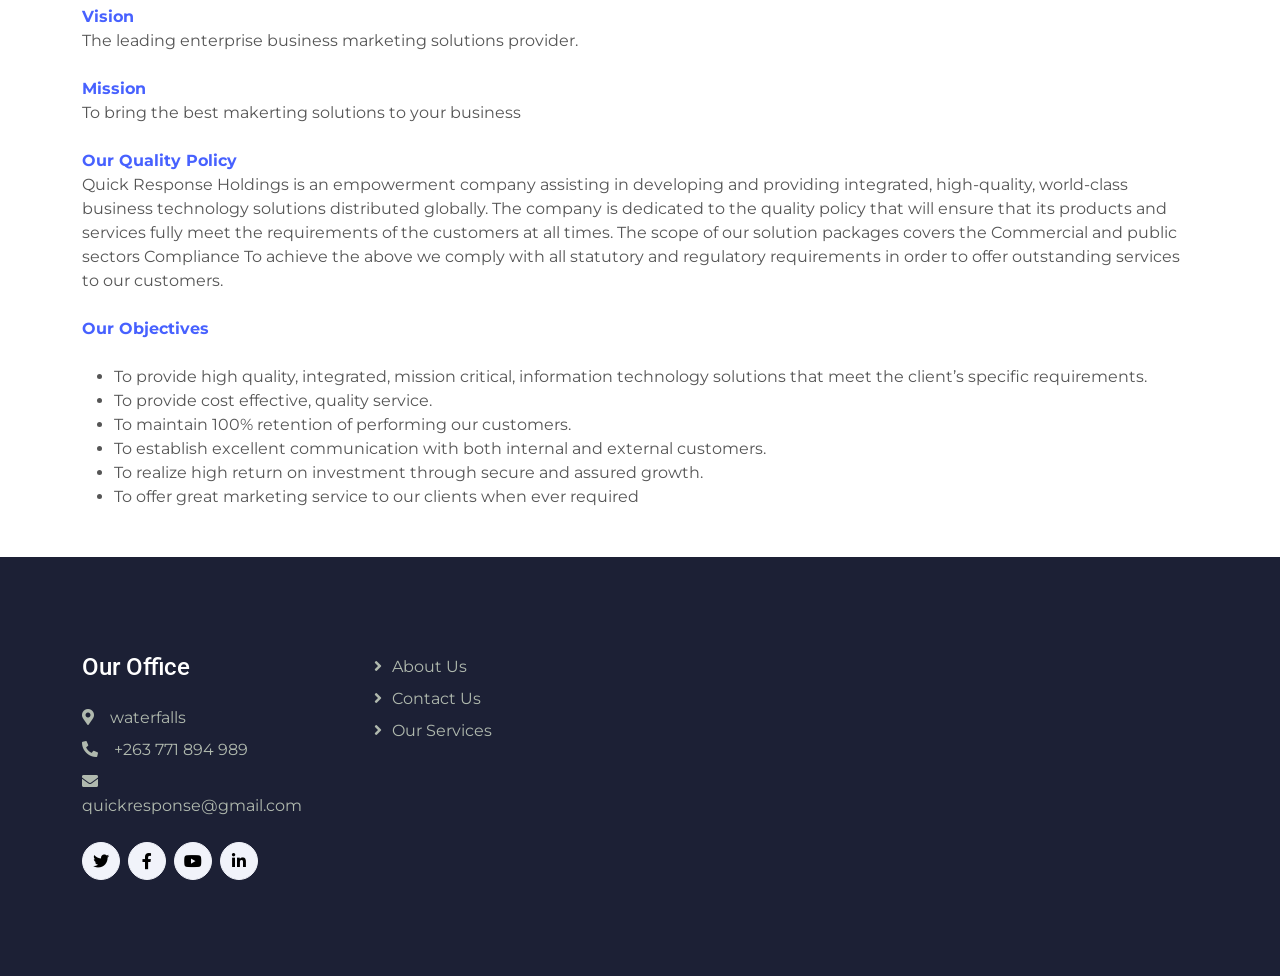
==== commit 2f9efc6d: "Logo changes" ====
--- a/about.html
+++ b/about.html
@@ -49,9 +49,14 @@
     <div class="container-fluid bg-white sticky-top">
         <div class="container">
             <nav class="navbar navbar-expand-lg bg-white navbar-light p-lg-0">
-                <a href="index.html" class="navbar-brand d-lg-none">
-                    <h1 class="fw-bold m-0">Quick Response</h1>
-                </a>
+                
+                <div class="container hidden-xs">
+                    <div class="row">
+                        <div>
+                            <a href="" class="rounded-pill py-8"><img class="header-btn" src="img/icon/logo.png" width="150" height="60"/></a>
+                        </div>
+                    </div>
+                </div>
                 <button type="button" class="navbar-toggler me-0" data-bs-toggle="collapse"
                     data-bs-target="#navbarCollapse">
                     <span class="navbar-toggler-icon"></span>
@@ -59,10 +64,11 @@
                 <div class="collapse navbar-collapse" id="navbarCollapse">
                     <div class="navbar-nav">
                         <a href="index.html" class="nav-item nav-link">Home</a>
-                        <a href="about.html" class="nav-item nav-link active">About Us</a>
+                        <a href="about.html" class="nav-item nav-link active">About</a>
                         <a href="service.html" class="nav-item nav-link">Services</a>
                         <a href="contact.html" class="nav-item nav-link">Contact</a>
                         </div>
+                            
                     </div>
                     
                 </div>
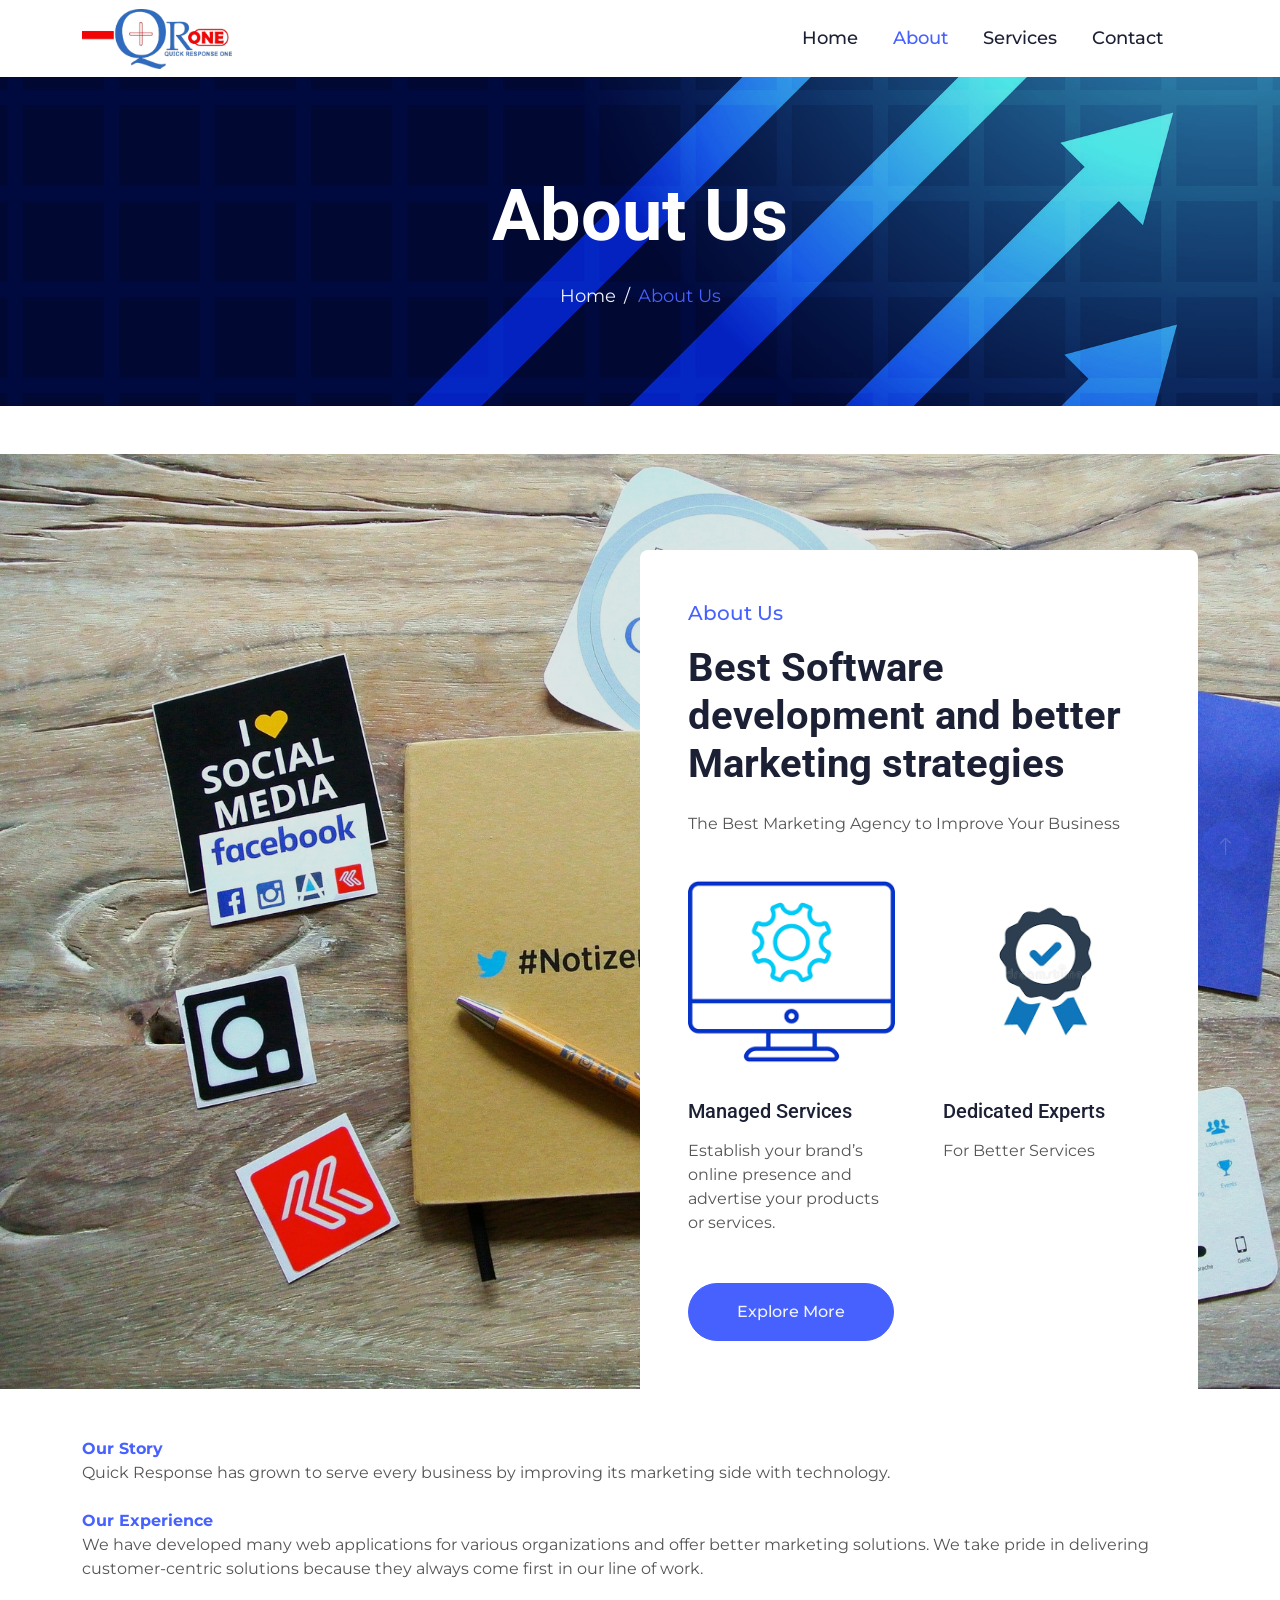
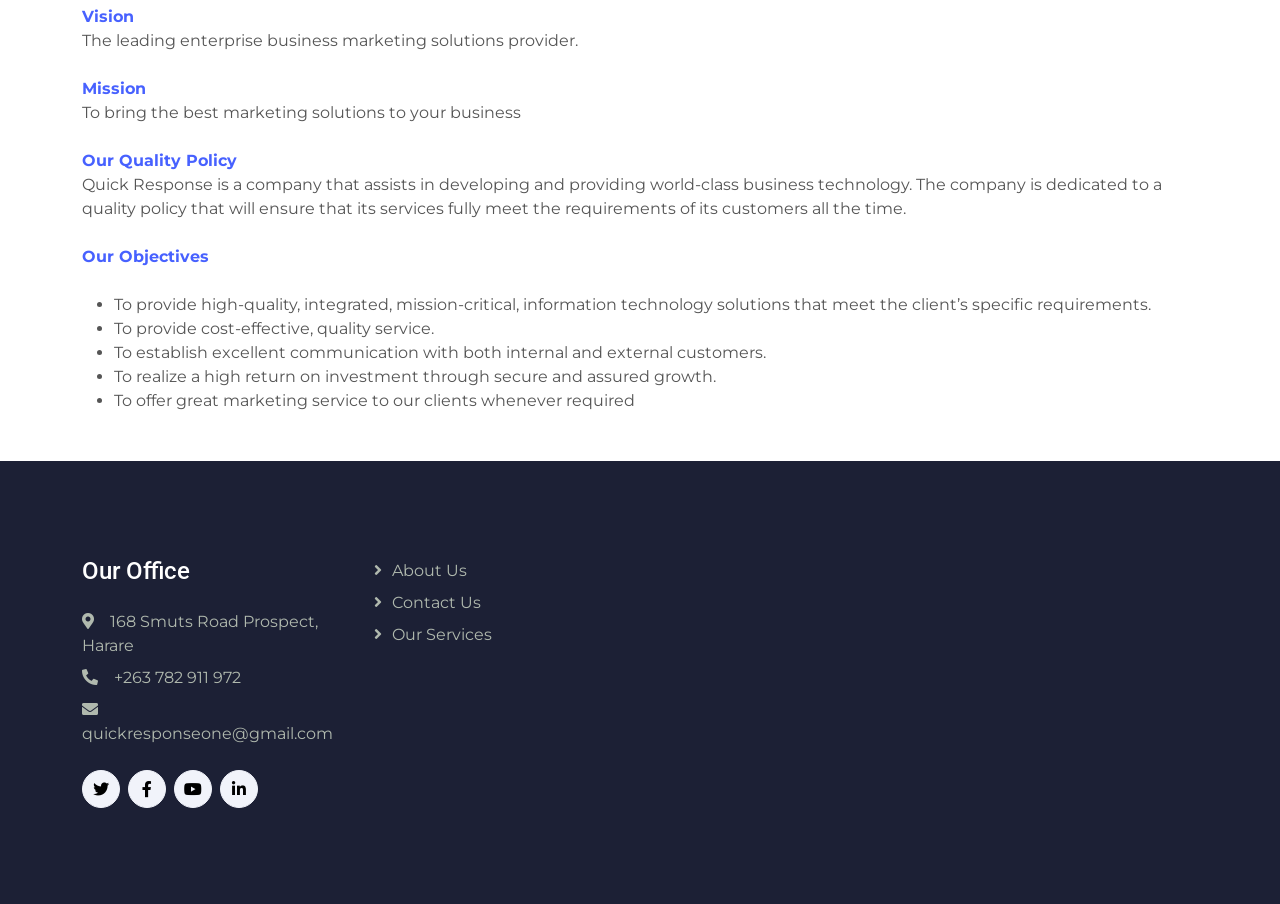
==== commit d6760a9a: "final Background image" ====
--- a/about.html
+++ b/about.html
@@ -46,35 +46,37 @@
 
 
     <!-- Navbar Start -->
+    <!-- Navbar Start -->
     <div class="container-fluid bg-white sticky-top">
         <div class="container">
             <nav class="navbar navbar-expand-lg bg-white navbar-light p-lg-0">
-                
-                <div class="container hidden-xs">
-                    <div class="row">
-                        <div>
-                            <a href="" class="rounded-pill py-8"><img class="header-btn" src="img/icon/logo.png" width="150" height="60"/></a>
-                        </div>
-                    </div>
-                </div>
+                <a href="index.html" class="navbar-brand d-flex-start">
+                    <img class="header-btn" src="img/icon/logo.png" width="150" height="60"/> 
+                </a>
                 <button type="button" class="navbar-toggler me-0" data-bs-toggle="collapse"
                     data-bs-target="#navbarCollapse">
                     <span class="navbar-toggler-icon"></span>
                 </button>
                 <div class="collapse navbar-collapse" id="navbarCollapse">
-                    <div class="navbar-nav">
+                       <div class="container hidden-xs">
+                </div>
+ <div class="navbar-nav">
+                        <div>
+                            
+                        </div>
+                        
                         <a href="index.html" class="nav-item nav-link">Home</a>
                         <a href="about.html" class="nav-item nav-link active">About</a>
                         <a href="service.html" class="nav-item nav-link">Services</a>
                         <a href="contact.html" class="nav-item nav-link">Contact</a>
-                        </div>
-                            
-                    </div>
-                    
-                </div>
+                      
+                    </div>
+                   
+                 
             </nav>
         </div>
     </div>
+    <!-- Navbar End -->
     <!-- Navbar End -->
 
 
@@ -94,50 +96,49 @@
 
 
 
-       <!-- About Start -->
-       <div class="container-xxl about my-5">
-        <div class="container">
-            <div class="row g-0">
-                <div class="col-lg-6">
-                    <div class="h-100 d-flex align-items-center justify-content-center" style="min-height: 300px;">
-                     
-                        
-                    </div>
-                </div>
-                <div class="col-lg-6 pt-lg-5 wow fadeIn" data-wow-delay="0.5s">
-                    <div class="bg-white rounded-top p-5 mt-lg-5">
-                        <p class="fs-5 fw-medium text-primary">About Us</p>
-                        <h3 class="display-6 mb-4">Best Software developmemt and better Marketing strategies</h3>
-                        <p class="mb-4">The Best Marketing Agency to Improve Your Business</p>
-                        <div class="row g-5 pt-2 mb-5">
-                            <div class="col-sm-6">
-                                <img class="img-fluid mb-4" src="img/icon/icon-5.png" alt="">
-                                <h5 class="mb-3">Managed Services</h5>
-                                <span>Establish your brand’s online presence and advertise your products or services.</span>
+          <!-- About Start -->
+          <div class="container-xxl about my-5">
+            <div class="container">
+                <div class="row g-0">
+                    <div class="col-lg-6">
+                        <div class="h-100 d-flex align-items-center justify-content-center" style="min-height: 300px;">
+                         
+                            
+                        </div>
+                    </div>
+                    <div class="col-lg-6 pt-lg-5 wow fadeIn" data-wow-delay="0.5s">
+                        <div class="bg-white rounded-top p-5 mt-lg-5">
+                            <p class="fs-5 fw-medium text-primary">About Us</p>
+                            <h3 class="display-6 mb-4">Best Software development and better Marketing strategies</h3>
+                            <p class="mb-4">The Best Marketing Agency to Improve Your Business</p>
+                            <div class="row g-5 pt-2 mb-5">
+                                <div class="col-sm-6">
+                                    <img class="img-fluid mb-4" src="img/icon/icon-5.png" alt="">
+                                    <h5 class="mb-3">Managed Services</h5>
+                                    <span>Establish your brand’s online presence and advertise your products or services.</span>
+                                </div>
+                                <div class="col-sm-6">
+                                    <img class="img-fluid mb-4" src="img/icon/icon-2.png" alt="">
+                                    <h5 class="mb-3">Dedicated Experts</h5>
+                                    <span>For Better Services</span>
+                                </div>
                             </div>
-                            <div class="col-sm-6">
-                                <img class="img-fluid mb-4" src="img/icon/icon-2.png" alt="">
-                                <h5 class="mb-3">Dedicated Experts</h5>
-                                <span>For Better Services</span>
-                            </div>
+                            <a class="btn btn-primary rounded-pill py-3 px-5" href="">Explore More</a>
                         </div>
-                        <a class="btn btn-primary rounded-pill py-3 px-5" href="">Explore More</a>
                     </div>
                 </div>
             </div>
         </div>
-    </div>
-    <!-- About End -->
+        <!-- About End -->
 
 
 <div class="container">
     <p class="mb-4 " ><strong class="text-primary">Our Story</strong><br>
-        Quick Response has grown to serve every Business in improving its Marketing side with Technology.
+        Quick Response has grown to serve every business by improving its marketing side with technology.
     </p>
 
     <p class="mb-4"><strong class="text-primary"> Our Experience</strong><br> 
-        We have developed many software applications and systems for various organisations and offering better marketing  solution. We take pride in delivering customer centric solutions because they
-         always come first in our line of work.
+        We have developed many web applications for various organizations and offer better marketing solutions. We take pride in delivering customer-centric solutions because they always come first in our line of work.
     </p>
 
     <p class="mb-4"><strong class="text-primary">Vision</strong><br>
@@ -145,22 +146,20 @@
     </p>
 
     <p class="mb-4"><strong class="text-primary">Mission</strong><br>  
-To bring the best makerting solutions to your business
+    To bring the best marketing solutions to your business
     </p>
     <p class="mb-4"><strong class="text-primary">Our Quality Policy</strong><br>
-        Quick Response Holdings is an empowerment company assisting in developing and providing integrated, high-quality, world-class business technology solutions distributed globally. The company is dedicated to the quality policy that will ensure that its products and services fully meet the requirements of the customers at all times. The scope of our solution packages covers the Commercial and public sectors Compliance
-        To achieve the above we comply with all statutory and regulatory requirements in order to offer outstanding services to our customers.
+        Quick Response is a company that assists in developing and providing world-class business technology. The company is dedicated to a quality policy that will ensure that its services fully meet the requirements of its customers all the time.
     </p>
 
     <p class="mb-4"><strong class="text-primary">Our Objectives</strong><br>
         <div>
             <ul>
-              <li>To provide high quality, integrated, mission critical, information technology solutions that meet the client’s specific requirements.</li>
-              <li>To provide cost effective, quality service.</li>
-              <li>To maintain 100% retention of performing our customers.</li>  
+              <li>To provide high-quality, integrated, mission-critical, information technology solutions that meet the client’s specific requirements.</li>
+              <li>To provide cost-effective, quality service.</li> 
               <li>To establish excellent communication with both internal and external customers.</li>
-              <li>To realize high return on investment through secure and assured growth.</li>
-              <li>To offer great marketing service to our clients when ever required </li>
+              <li>To realize a high return on investment through secure and assured growth.</li>
+              <li>To offer great marketing service to our clients whenever required</li>
 
             </ul>
           </div>
@@ -177,9 +176,11 @@
             <div class="row g-5">
                 <div class="col-lg-3 col-md-6">
                     <h4 class="text-white mb-4">Our Office</h4>
-                    <p class="mb-2"><i class="fa fa-map-marker-alt me-3"></i>waterfalls</p>
-                    <p class="mb-2"><i class="fa fa-phone-alt me-3"></i>+263 771 894 989</p>
-                    <p class="mb-2"><i class="fa fa-envelope me-3"></i>quickresponse@gmail.com</p>
+                    <p class="mb-2"><i class="fa fa-map-marker-alt me-3"></i>168 Smuts Road Prospect, Harare</p>
+
+                    <div class="row"></div>
+                    <p class="mb-2"><i class="fa fa-phone-alt me-3"></i>+263 782 911 972</p>
+                    <p class="mb-2"><i class="fa fa-envelope me-3"></i>quickresponseone@gmail.com</p>
                     <div class="d-flex pt-3">
                         <a class="btn btn-square btn-light rounded-circle me-2" href=""><i
                                 class="fab fa-twitter"></i></a>
@@ -190,14 +191,13 @@
                         <a class="btn btn-square btn-light rounded-circle me-2" href=""><i
                                 class="fab fa-linkedin-in"></i></a>
                     </div>
-                </div>
+                </div>     
                 <div class="col-lg-3 col-md-6">
                     <a class="btn btn-link" href="about.html">About Us</a>
                     <a class="btn btn-link" href="contact.html">Contact Us</a>
                     <a class="btn btn-link" href="service.html">Our Services</a>
                 
-                </div>
-              
+                </div>         
                
             </div>
         </div>
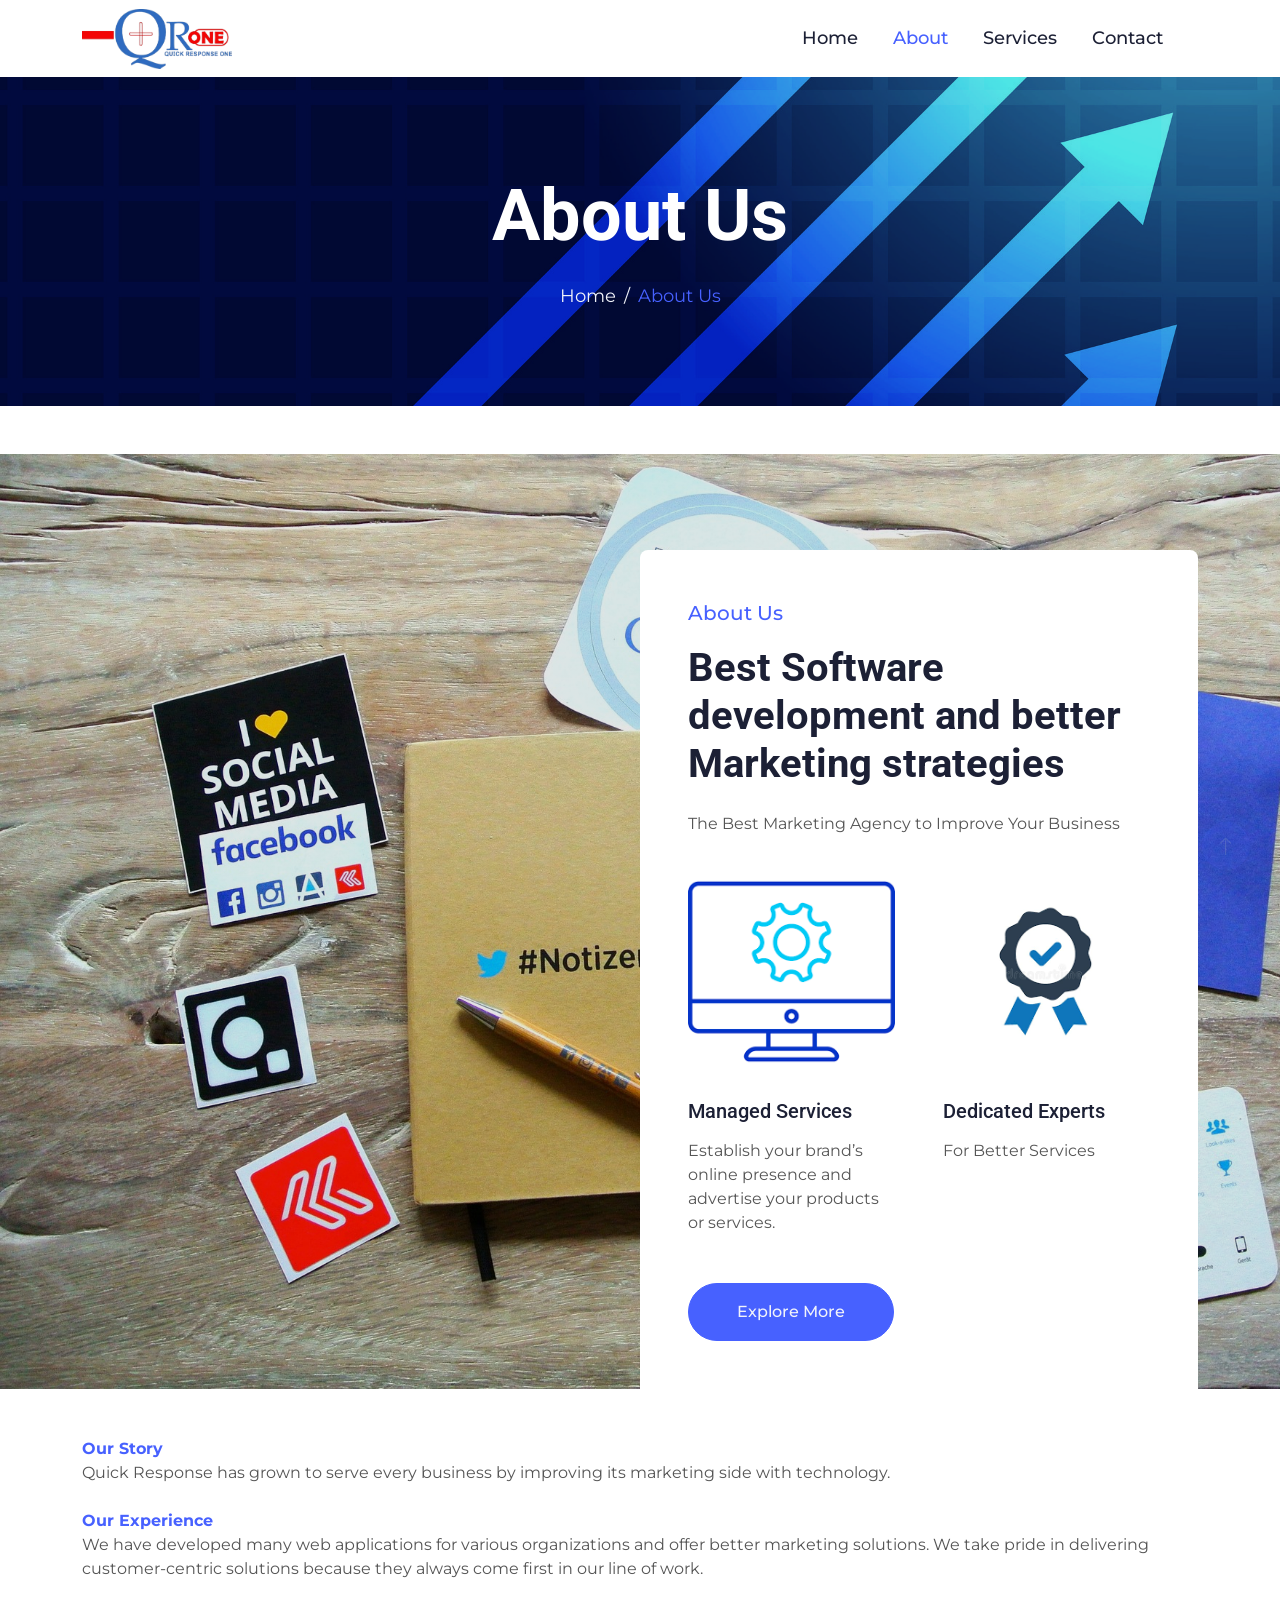
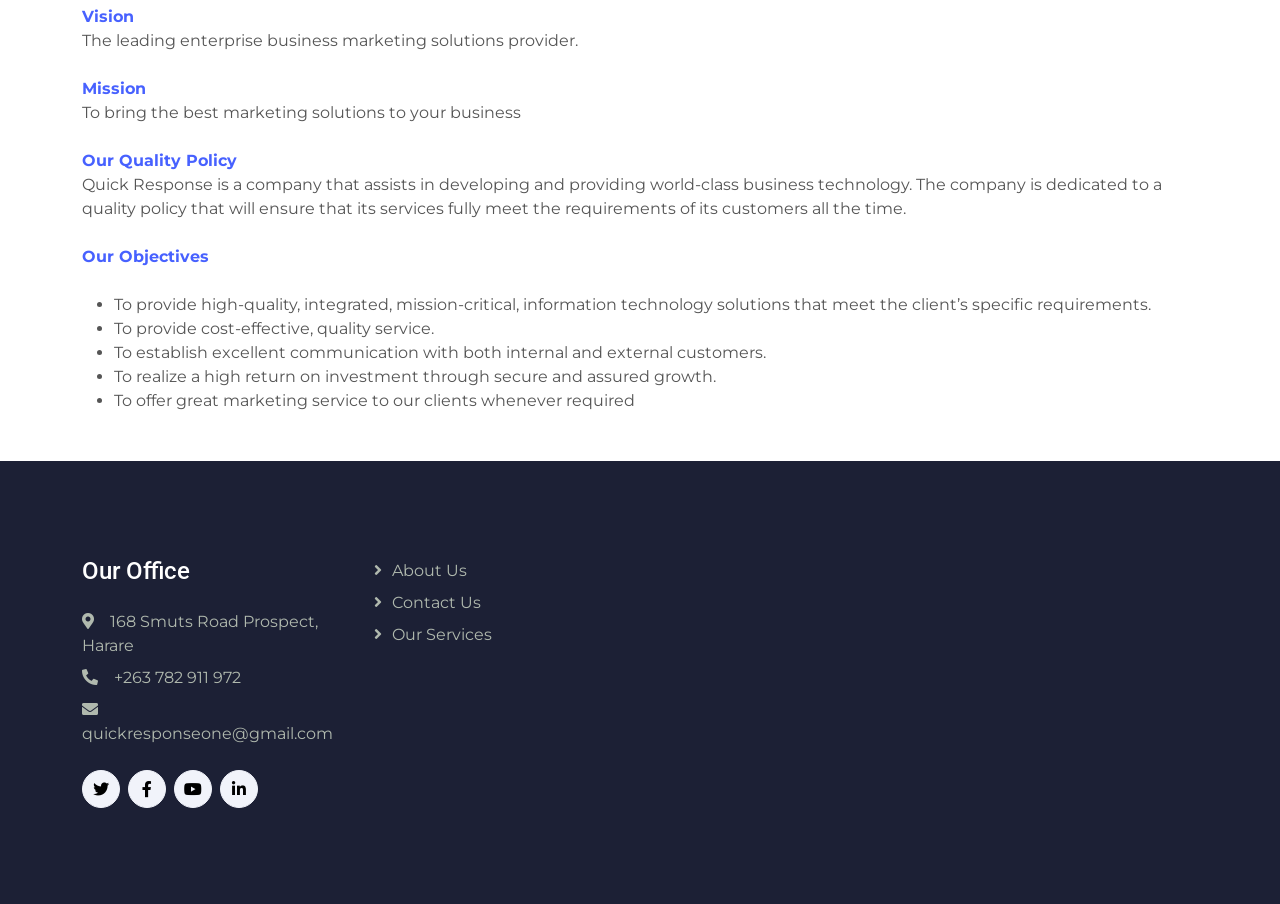
==== commit 16e7a29e: "favicon inserted" ====
--- a/about.html
+++ b/about.html
@@ -9,8 +9,7 @@
     <meta content="" name="description">
 
     <!-- Favicon -->
-    <link href="img/favicon.ico" rel="icon">
-
+    <link rel="icon" href="img/icon/logo.png" type="image/icon type">
     <!-- Google Web Fonts -->
     <link rel="preconnect" href="https://fonts.googleapis.com">
     <link rel="preconnect" href="https://fonts.gstatic.com" crossorigin>
